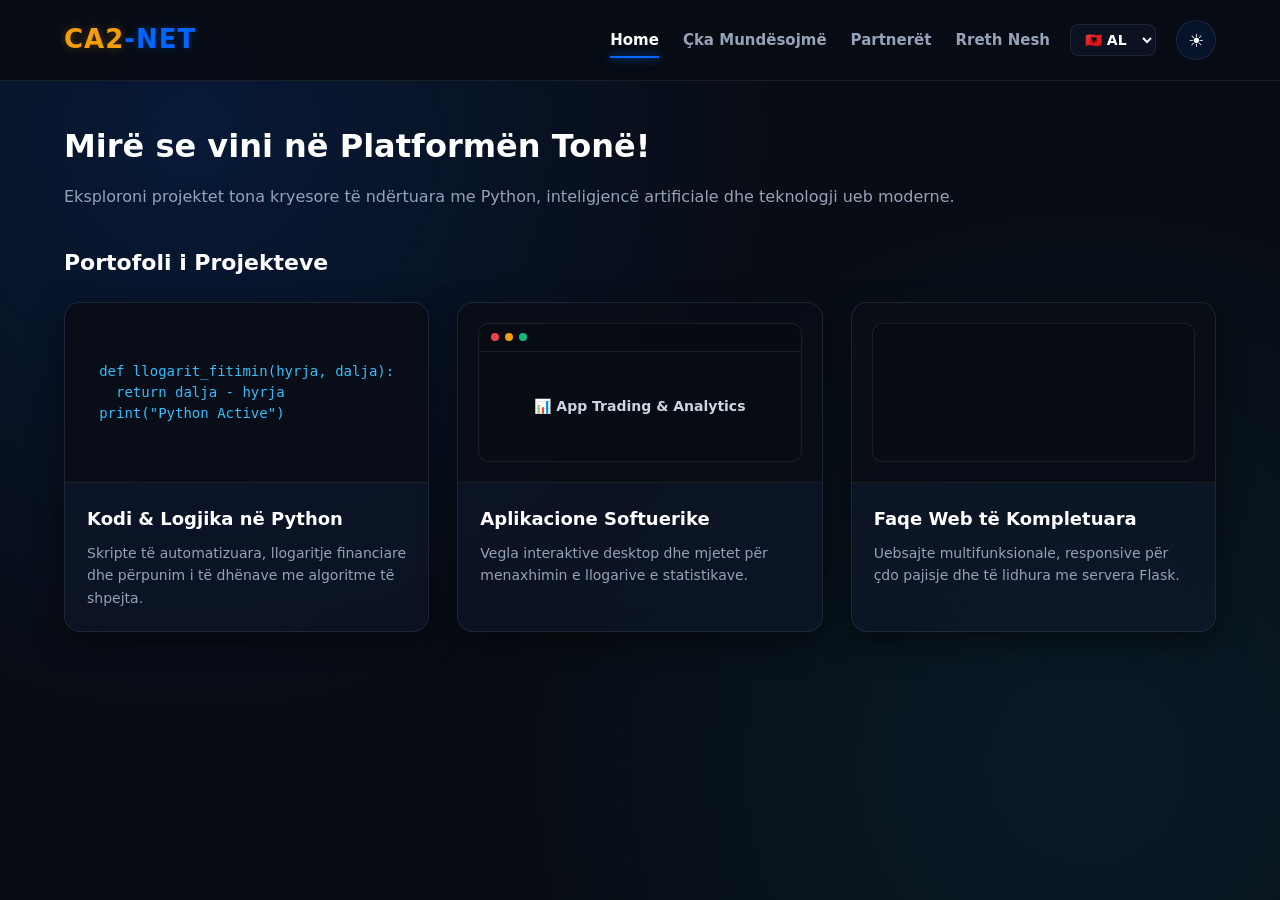
==== index.html @ 9497cd5d "Refactor header and navigation structure in index.html" ====
<!DOCTYPE html>
<html lang="sq">
<head>
    <meta charset="UTF-8">
    <meta name="viewport" content="width=device-width, initial-scale=1.0">
    <title>Home - CA2NET</title>
    <link rel="stylesheet" href="style.css">
</head>
<body>

<header>
    <nav>
        <a href="index.html" class="logo-text">
            <span class="logo-gold">CA2</span><span class="logo-blue">-NET</span>
        </a>

        <div class="nav-right-group">
            <div class="nav-links" id="nav-links">
                <a href="index.html" class="active" data-i18n="nav_home">Home</a>
                <a href="cka-mundesojm.html" data-i18n="nav_services">Çka Mundësojmë</a>
                <a href="partneret.html" data-i18n="nav_partners">Partnerët</a>
                <a href="rreth-nesh.html" data-i18n="nav_about">Rreth Nesh</a>
            </div>

            <!-- VENDOSE KËTU: Selektori i Gjuhëve -->
            <select id="lang-select" class="lang-dropdown">
                <option value="sq">🇦🇱 AL</option>
                <option value="it">🇮🇹 IT</option>
                <option value="en">🇬🇧 EN</option>
            </select>

            <!-- Butoni i Temës -->
            <button id="theme-toggle" class="theme-toggle-btn" title="Ndrysho Temën">
                <span id="theme-icon">🌙</span>
            </button>

            <!-- Butoni Hamburger për Mobile -->
            <button id="hamburger" class="hamburger-btn" title="Menu">
                ☰
            </button>
        </div>
    </nav>
</header>

    <div class="container">
        <h1 data-i18n="hero_title">Mirë se vini në Platformën Tonë!</h1>
        <p data-i18n="hero_desc">Eksploroni projektet tona kryesore të ndërtuara me Python, inteligjencë artificiale dhe teknologji ueb moderne.</p>

        <h2 class="section-title" data-i18n="section_portfolio">Portofoli i Projekteve</h2>
        
        <div class="portfolio-grid">
            
            <div class="portfolio-card">
                <div class="card-image-box python-bg">
                    <code>
                        def llogarit_fitimin(hyrja, dalja):<br>
                        &nbsp;&nbsp;return dalja - hyrja<br>
                        print("Python Active")
                    </code>
                </div>
                <div class="card-content">
                    <h3 data-i18n="card1_title">Kodi & Logjika në Python</h3>
                    <p data-i18n="card1_desc">Skripte të automatizuara, llogaritje financiare dhe përpunim i të dhënave me algoritme të shpejta.</p>
                </div>
            </div>

            <div class="portfolio-card">
                <div class="card-image-box app-bg">
                    <div class="app-mockup">
                        <div class="mockup-header">
                            <span class="dot red"></span>
                            <span class="dot yellow"></span>
                            <span class="dot green"></span>
                        </div>
                        <div class="mockup-body">
                            <span>📊 App Trading & Analytics</span>
                        </div>
                    </div>
                </div>
                <div class="card-content">
                    <h3 data-i18n="card2_title">Aplikacione Softuerike</h3>
                    <p data-i18n="card2_desc">Vegla interaktive desktop dhe mjetet për menaxhimin e llogarive e statistikave.</p>
                </div>
            </div>

            <div class="portfolio-card">
                <div class="card-image-box web-bg">
                    <div class="web-mockup">
                        <div class="web-bar"></div>
                        <div class="web-layout">
                            <div class="side-bar"></div>
                            <div class="main-content"></div>
                        </div>
                    </div>
                </div>
                <div class="card-content">
                    <h3 data-i18n="card3_title">Faqe Web të Kompletuara</h3>
                    <p data-i18n="card3_desc">Uebsajte multifunksionale, responsive për çdo pajisje dhe të lidhura me servera Flask.</p>
                </div>
            </div>

        </div>
    </div>

    <!-- Script për Temën dhe Menunë Mobile -->
    <script>
        const toggleBtn = document.getElementById('theme-toggle');
        const themeIcon = document.getElementById('theme-icon');

        const savedTheme = localStorage.getItem('theme') || 'dark';
        document.documentElement.setAttribute('data-theme', savedTheme);
        updateIcon(savedTheme);

        toggleBtn.addEventListener('click', () => {
            const currentTheme = document.documentElement.getAttribute('data-theme');
            const newTheme = currentTheme === 'dark' ? 'light' : 'dark';
            
            document.documentElement.setAttribute('data-theme', newTheme);
            localStorage.setItem('theme', newTheme);
            updateIcon(newTheme);
        });

        function updateIcon(theme) {
            themeIcon.textContent = theme === 'dark' ? '☀️' : '🌙';
        }

        const hamburger = document.getElementById('hamburger');
        const navLinks = document.getElementById('nav-links');

        hamburger.addEventListener('click', () => {
            navLinks.classList.toggle('show');
        });
    </script>

    <!-- Skedarët për Përkthimin e Gjuhëve -->
    <script src="translations.js"></script>
    <script src="i18n.js"></script>

</body>
</html>
---- style.css ----
/* =========================================================
   1. VARIABLAT E TEMAVE
   ========================================================= */
:root {
    --bg-color: #dce4ec;
    --bg-gradient-1: rgba(0, 102, 255, 0.12);
    --bg-gradient-2: rgba(0, 204, 255, 0.1);
    --text-color: #1e293b;
    --text-muted: #475569;
    --header-bg: rgba(220, 228, 236, 0.92);
    --header-border: rgba(0, 102, 255, 0.2);
    
    --card-bg: rgba(255, 255, 255, 0.7);
    --card-border: rgba(255, 255, 255, 0.8);
    --card-shadow: 0 10px 25px rgba(15, 23, 42, 0.08);
    --card-hover-border: #0066ff;
    --card-hover-glow: rgba(0, 102, 255, 0.25);
    
    --heading-color: #0f172a;
    --box-inner-bg: rgba(210, 220, 232, 0.7);
    --code-text: #0284c7;
    --mobile-menu-bg: rgba(220, 228, 236, 0.98);
}

[data-theme="dark"] {
    --bg-color: #080c14;
    --bg-gradient-1: rgba(0, 102, 255, 0.15);
    --bg-gradient-2: rgba(0, 204, 255, 0.08);
    --text-color: #cbd5e1;
    --text-muted: #94a3b8;
    --header-bg: rgba(8, 12, 20, 0.92);
    --header-border: rgba(255, 255, 255, 0.08);
    
    --card-bg: rgba(15, 23, 42, 0.65);
    --card-border: rgba(255, 255, 255, 0.08);
    --card-shadow: 0 10px 30px rgba(0, 0, 0, 0.5);
    --card-hover-border: #0066ff;
    --card-hover-glow: rgba(0, 102, 255, 0.4);
    
    --heading-color: #ffffff;
    --box-inner-bg: rgba(8, 12, 20, 0.8);
    --code-text: #38bdf8;
    --mobile-menu-bg: rgba(8, 12, 20, 0.98);
}

/* =========================================================
   2. STILIZIMI BAZË
   ========================================================= */
html {
    overflow-y: scroll;
}

* {
    margin: 0;
    padding: 0;
    box-sizing: border-box;
    font-family: 'Segoe UI', system-ui, -apple-system, sans-serif;
    transition: background-color 0.3s ease, color 0.3s ease, border-color 0.3s ease, box-shadow 0.3s ease, transform 0.3s ease;
}

body {
    background-color: var(--bg-color);
    background-image: 
        radial-gradient(circle at 15% 15%, var(--bg-gradient-1) 0%, transparent 45%),
        radial-gradient(circle at 85% 85%, var(--bg-gradient-2) 0%, transparent 45%);
    color: var(--text-color);
    line-height: 1.6;
    min-height: 100vh;
}

/* =========================================================
   3. HEADER & NAVIGIMI
   ========================================================= */
header {
    background: var(--header-bg);
    backdrop-filter: blur(16px);
    -webkit-backdrop-filter: blur(16px);
    border-bottom: 1px solid var(--header-border);
    position: sticky;
    top: 0;
    z-index: 1000;
}

nav {
    max-width: 1200px;
    margin: 0 auto;
    display: flex;
    justify-content: space-between;
    align-items: center;
    padding: 0 24px;
    height: 80px;
}

.logo-text {
    font-size: 26px;
    font-weight: 800;
    text-decoration: none;
    letter-spacing: 1px;
}

.logo-gold {
    color: #f59e0b !important;
    text-shadow: 0 0 10px rgba(245, 158, 11, 0.3);
}

.logo-blue {
    color: #0066ff !important;
    text-shadow: 0 0 10px rgba(0, 102, 255, 0.3);
}

.nav-right-group {
    display: flex;
    align-items: center;
    gap: 20px;
}

.nav-links {
    display: flex;
    align-items: center;
    gap: 24px;
}

.nav-links a {
    color: var(--text-muted);
    text-decoration: none;
    font-size: 15px;
    font-weight: 600;
    position: relative;
    padding: 6px 0;
}

.nav-links a::after {
    content: '';
    position: absolute;
    width: 0;
    height: 2px;
    bottom: 0;
    left: 0;
    background-color: #0066ff;
    box-shadow: 0 0 8px #0066ff;
    transition: width 0.3s ease;
}

.nav-links a:hover,
.nav-links a.active {
    color: var(--heading-color);
}

.nav-links a:hover::after,
.nav-links a.active::after {
    width: 100%;
}

.theme-toggle-btn {
    background: rgba(0, 102, 255, 0.1);
    border: 1px solid var(--header-border);
    color: var(--heading-color);
    width: 40px;
    height: 40px;
    border-radius: 50%;
    cursor: pointer;
    display: flex;
    align-items: center;
    justify-content: center;
    font-size: 18px;
}

.theme-toggle-btn:hover {
    background: #0066ff;
    color: #ffffff;
    transform: scale(1.08);
}

/* Butoni i menusë Hamburger (fshihet në PC) */
.hamburger-btn {
    display: none;
    background: transparent;
    border: none;
    font-size: 24px;
    color: var(--heading-color);
    cursor: pointer;
    padding: 5px;
}

/* =========================================================
   4. PËRMBAJTJA & KARTELAT
   ========================================================= */
.container {
    max-width: 1200px;
    margin: 40px auto;
    padding: 0 24px;
}

h1 {
    font-size: 32px;
    font-weight: 700;
    margin-bottom: 12px;
    color: var(--heading-color);
}

p {
    font-size: 16px;
    color: var(--text-muted);
    margin-bottom: 35px;
}

.section-title {
    font-size: 22px;
    font-weight: 600;
    margin: 35px 0 22px 0;
    color: var(--heading-color);
}

.portfolio-grid {
    display: grid;
    grid-template-columns: repeat(auto-fit, minmax(300px, 1fr));
    gap: 28px;
}

.portfolio-card {
    background: var(--card-bg);
    backdrop-filter: blur(14px);
    -webkit-backdrop-filter: blur(14px);
    border-radius: 16px;
    overflow: hidden;
    box-shadow: var(--card-shadow);
    border: 1px solid var(--card-border);
}

.portfolio-card:hover {
    transform: translateY(-6px);
    border-color: var(--card-hover-border);
    box-shadow: 0 12px 30px var(--card-hover-glow);
}

.card-image-box {
    height: 180px;
    display: flex;
    align-items: center;
    justify-content: center;
    padding: 20px;
    background-color: var(--box-inner-bg);
    border-bottom: 1px solid var(--card-border);
}

.card-image-box code {
    color: var(--code-text);
    font-family: 'Consolas', monospace;
    font-size: 14px;
    line-height: 1.5;
}

.app-mockup, .web-mockup {
    width: 100%;
    height: 100%;
    border-radius: 10px;
    border: 1px solid var(--card-border);
    background: rgba(0, 0, 0, 0.05);
    display: flex;
    flex-direction: column;
    overflow: hidden;
}

.mockup-header {
    height: 28px;
    background: rgba(0, 0, 0, 0.05);
    display: flex;
    align-items: center;
    padding: 0 12px;
    gap: 6px;
    border-bottom: 1px solid var(--card-border);
}

.dot {
    width: 8px;
    height: 8px;
    border-radius: 50%;
}
.dot.red { background-color: #ef4444; }
.dot.yellow { background-color: #f59e0b; }
.dot.green { background-color: #10b981; }

.mockup-body {
    flex: 1;
    display: flex;
    align-items: center;
    justify-content: center;
    color: var(--text-color);
    font-size: 14px;
    font-weight: 600;
}

.card-content {
    padding: 22px;
}

.card-content h3 {
    margin-bottom: 8px;
    font-size: 18px;
    font-weight: 600;
    color: var(--heading-color);
}

.card-content p {
    font-size: 14px;
    color: var(--text-muted);
    margin-bottom: 0;
}

/* =========================================================
   5. MEDIA QUERIES (PËR EKRA NE CELULAR / TABLET)
   ========================================================= */
@media (max-width: 768px) {
    nav {
        height: 70px;
        padding: 0 16px;
    }

    .logo-text {
        font-size: 22px;
    }

    .hamburger-btn {
        display: block;
    }

    /* Menuja e palosshme në celular */
    .nav-links {
        position: absolute;
        top: 70px;
        left: 0;
        width: 100%;
        background: var(--mobile-menu-bg);
        flex-direction: column;
        align-items: center;
        padding: 20px 0;
        gap: 20px;
        border-bottom: 1px solid var(--header-border);
        box-shadow: 0 10px 25px rgba(0, 0, 0, 0.2);
        display: none; /* Fshihet si bazë */
    }

    .nav-links.show {
        display: flex; /* Shfaqet kur klikohet hamburgeri */
    }

    .container {
        margin: 25px auto;
        padding: 0 16px;
    }

    h1 {
        font-size: 24px;
    }

    p {
        font-size: 14px;
        margin-bottom: 25px;
    }

    .section-title {
        font-size: 19px;
    }

    .portfolio-grid {
        grid-template-columns: 1fr; /* Kartelat vendosen 1 nga 1 vertikalisht */
        gap: 20px;
    }
}
/* STILIZIMI I SELEKTORIT TË GJUHËVE ME FLAMUJ */
.lang-dropdown {
    background: var(--card-bg);
    border: 1px solid var(--header-border);
    color: var(--heading-color);
    padding: 6px 10px;
    border-radius: 8px;
    font-weight: 700;
    font-size: 14px;
    cursor: pointer;
    outline: none;
    backdrop-filter: blur(8px);
    transition: all 0.3s ease;
}

.lang-dropdown:hover {
    border-color: #0066ff;
    box-shadow: 0 0 10px rgba(0, 102, 255, 0.3);
}

.lang-dropdown option {
    background-color: var(--bg-color);
    color: var(--heading-color);
    padding: 8px;
    font-weight: 600;
}
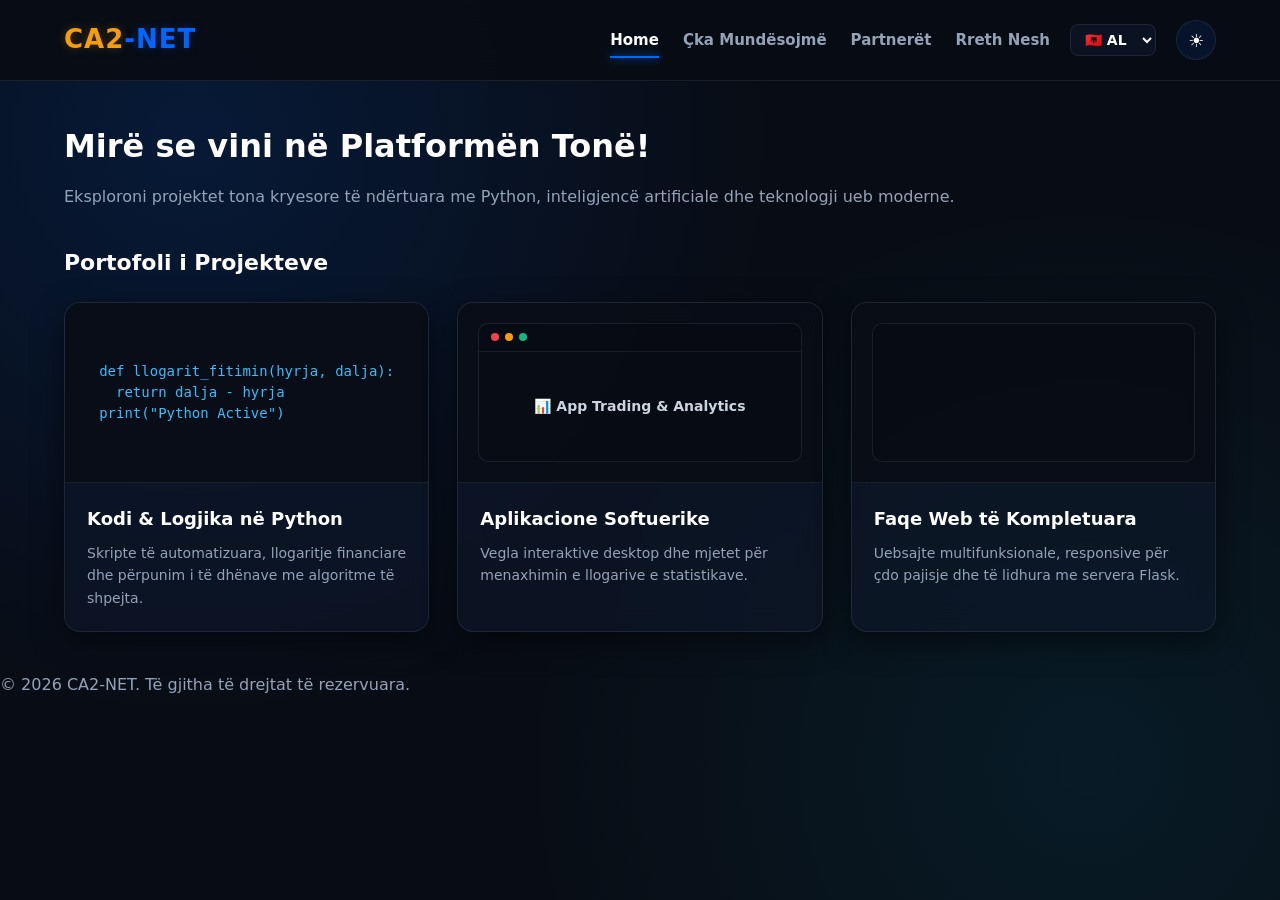
==== commit 5d9a2213: "Modify language selector comment and add footer Updated language selector comment and added footer w" ====
--- a/index.html
+++ b/index.html
@@ -22,7 +22,7 @@
                 <a href="rreth-nesh.html" data-i18n="nav_about">Rreth Nesh</a>
             </div>
 
-            <!-- VENDOSE KËTU: Selektori i Gjuhëve -->
+            <!-- Selektori i Gjuhëve me Flamuj -->
             <select id="lang-select" class="lang-dropdown">
                 <option value="sq">🇦🇱 AL</option>
                 <option value="it">🇮🇹 IT</option>
@@ -102,6 +102,13 @@
         </div>
     </div>
 
+    <!-- FOOTER ME COPYRIGHT (I VENDOSUR PARAPRAKISHT MBI SCRIPT) -->
+    <footer>
+        <div class="footer-container">
+            <p>&copy; 2026 CA2-NET. <span data-i18n="footer_rights">Të gjitha të drejtat të rezervuara.</span></p>
+        </div>
+    </footer>
+
     <!-- Script për Temën dhe Menunë Mobile -->
     <script>
         const toggleBtn = document.getElementById('theme-toggle');
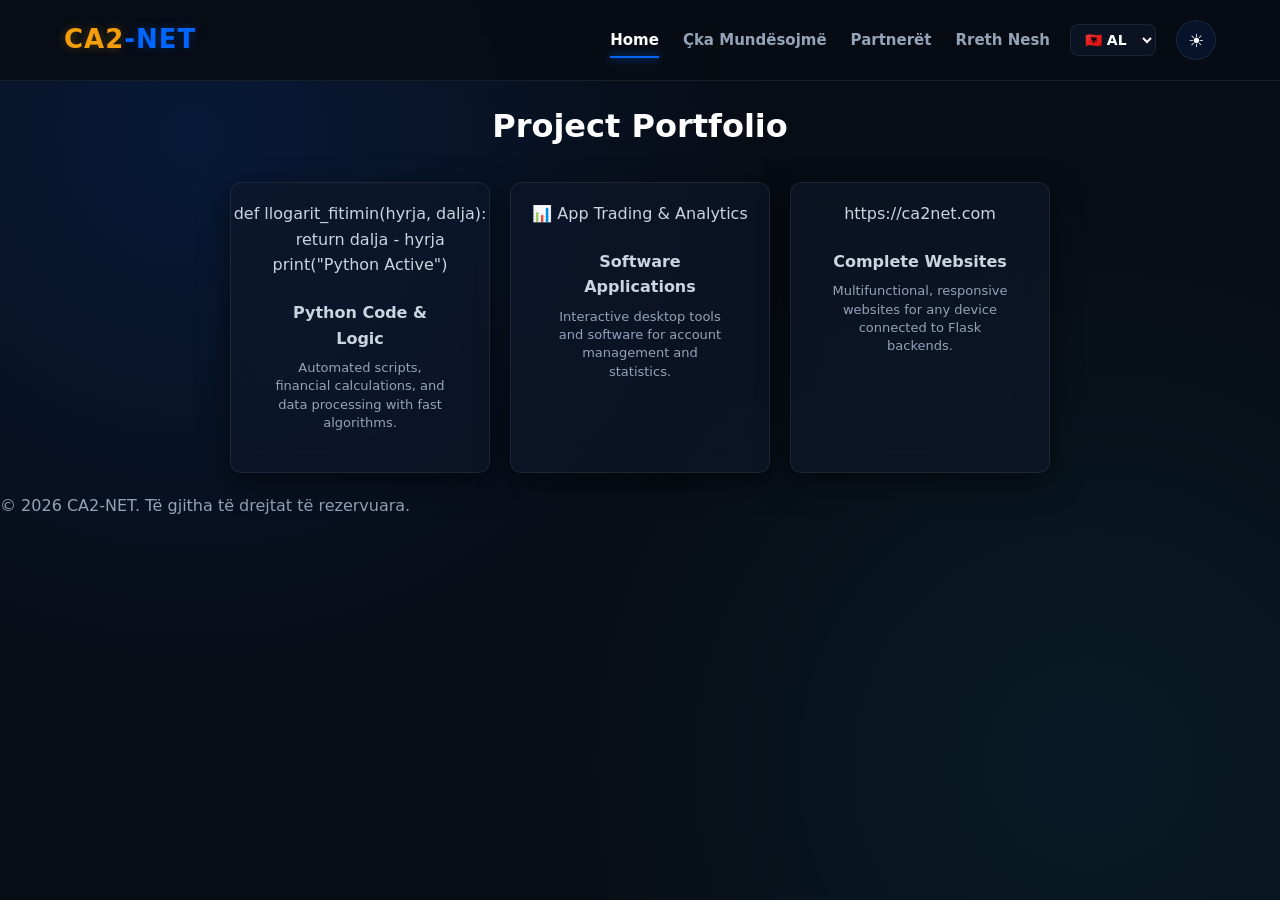
==== commit e8abd6c0: "Refactor index.html for improved structure and content" ====
--- a/index.html
+++ b/index.html
@@ -3,7 +3,7 @@
 <head>
     <meta charset="UTF-8">
     <meta name="viewport" content="width=device-width, initial-scale=1.0">
-    <title>Home - CA2NET</title>
+    <title>CA2NET - Home</title>
     <link rel="stylesheet" href="style.css">
 </head>
 <body>
@@ -22,7 +22,7 @@
                 <a href="rreth-nesh.html" data-i18n="nav_about">Rreth Nesh</a>
             </div>
 
-            <!-- Selektori i Gjuhëve me Flamuj -->
+            <!-- Selektori i Gjuhëve -->
             <select id="lang-select" class="lang-dropdown">
                 <option value="sq">🇦🇱 AL</option>
                 <option value="it">🇮🇹 IT</option>
@@ -42,106 +42,109 @@
     </nav>
 </header>
 
-    <div class="container">
-        <h1 data-i18n="hero_title">Mirë se vini në Platformën Tonë!</h1>
-        <p data-i18n="hero_desc">Eksploroni projektet tona kryesore të ndërtuara me Python, inteligjencë artificiale dhe teknologji ueb moderne.</p>
+<div class="container">
+    <h1 data-i18n="portfolio_title">Project Portfolio</h1>
 
-        <h2 class="section-title" data-i18n="section_portfolio">Portofoli i Projekteve</h2>
-        
-        <div class="portfolio-grid">
-            
-            <div class="portfolio-card">
-                <div class="card-image-box python-bg">
-                    <code>
-                        def llogarit_fitimin(hyrja, dalja):<br>
-                        &nbsp;&nbsp;return dalja - hyrja<br>
-                        print("Python Active")
-                    </code>
+    <div class="portfolio-grid">
+        <!-- KARTA 1: Python Code -->
+        <div class="portfolio-card">
+            <div class="card-visual code-visual">
+                <pre><code>def llogarit_fitimin(hyrja, dalja):
+    return dalja - hyrja
+print("Python Active")</code></pre>
+            </div>
+            <div class="card-content">
+                <h3 data-i18n="card1_title">Python Code & Logic</h3>
+                <p data-i18n="card1_desc">Automated scripts, financial calculations, and data processing with fast algorithms.</p>
+            </div>
+        </div>
+
+        <!-- KARTA 2: Software Applications -->
+        <div class="portfolio-card">
+            <div class="card-visual app-visual">
+                <div class="window-header">
+                    <span class="dot red"></span>
+                    <span class="dot yellow"></span>
+                    <span class="dot green"></span>
                 </div>
-                <div class="card-content">
-                    <h3 data-i18n="card1_title">Kodi & Logjika në Python</h3>
-                    <p data-i18n="card1_desc">Skripte të automatizuara, llogaritje financiare dhe përpunim i të dhënave me algoritme të shpejta.</p>
+                <div class="window-body">
+                    <span>📊 App Trading & Analytics</span>
                 </div>
             </div>
+            <div class="card-content">
+                <h3 data-i18n="card2_title">Software Applications</h3>
+                <p data-i18n="card2_desc">Interactive desktop tools and software for account management and statistics.</p>
+            </div>
+        </div>
 
-            <div class="portfolio-card">
-                <div class="card-image-box app-bg">
-                    <div class="app-mockup">
-                        <div class="mockup-header">
-                            <span class="dot red"></span>
-                            <span class="dot yellow"></span>
-                            <span class="dot green"></span>
-                        </div>
-                        <div class="mockup-body">
-                            <span>📊 App Trading & Analytics</span>
-                        </div>
+        <!-- KARTA 3: Web Systems (KËTU ISHTE PRISHUR) -->
+        <div class="portfolio-card">
+            <div class="card-visual web-visual">
+                <div class="browser-bar">
+                    <div class="browser-dots">
+                        <span class="dot red"></span>
+                        <span class="dot yellow"></span>
+                        <span class="dot green"></span>
+                    </div>
+                    <div class="url-bar">https://ca2net.com</div>
+                </div>
+                <div class="web-preview">
+                    <div class="web-hero"></div>
+                    <div class="web-blocks">
+                        <span></span>
+                        <span></span>
                     </div>
                 </div>
-                <div class="card-content">
-                    <h3 data-i18n="card2_title">Aplikacione Softuerike</h3>
-                    <p data-i18n="card2_desc">Vegla interaktive desktop dhe mjetet për menaxhimin e llogarive e statistikave.</p>
-                </div>
             </div>
-
-            <div class="portfolio-card">
-                <div class="card-image-box web-bg">
-                    <div class="web-mockup">
-                        <div class="web-bar"></div>
-                        <div class="web-layout">
-                            <div class="side-bar"></div>
-                            <div class="main-content"></div>
-                        </div>
-                    </div>
-                </div>
-                <div class="card-content">
-                    <h3 data-i18n="card3_title">Faqe Web të Kompletuara</h3>
-                    <p data-i18n="card3_desc">Uebsajte multifunksionale, responsive për çdo pajisje dhe të lidhura me servera Flask.</p>
-                </div>
+            <div class="card-content">
+                <h3 data-i18n="card3_title">Complete Websites</h3>
+                <p data-i18n="card3_desc">Multifunctional, responsive websites for any device connected to Flask backends.</p>
             </div>
-
         </div>
     </div>
+</div>
 
-    <!-- FOOTER ME COPYRIGHT (I VENDOSUR PARAPRAKISHT MBI SCRIPT) -->
-    <footer>
-        <div class="footer-container">
-            <p>&copy; 2026 CA2-NET. <span data-i18n="footer_rights">Të gjitha të drejtat të rezervuara.</span></p>
-        </div>
-    </footer>
+<!-- FOOTER I SAKTAKSUAR -->
+<footer>
+    <div class="footer-container">
+        <p>&copy; 2026 CA2-NET. <span data-i18n="footer_rights">Të gjitha të drejtat të rezervuara.</span></p>
+    </div>
+</footer>
 
-    <!-- Script për Temën dhe Menunë Mobile -->
-    <script>
-        const toggleBtn = document.getElementById('theme-toggle');
-        const themeIcon = document.getElementById('theme-icon');
+<script>
+    // Logjika e Temës (Dark/Light)
+    const toggleBtn = document.getElementById('theme-toggle');
+    const themeIcon = document.getElementById('theme-icon');
 
-        const savedTheme = localStorage.getItem('theme') || 'dark';
-        document.documentElement.setAttribute('data-theme', savedTheme);
-        updateIcon(savedTheme);
+    const savedTheme = localStorage.getItem('theme') || 'dark';
+    document.documentElement.setAttribute('data-theme', savedTheme);
+    updateIcon(savedTheme);
 
-        toggleBtn.addEventListener('click', () => {
-            const currentTheme = document.documentElement.getAttribute('data-theme');
-            const newTheme = currentTheme === 'dark' ? 'light' : 'dark';
-            
-            document.documentElement.setAttribute('data-theme', newTheme);
-            localStorage.setItem('theme', newTheme);
-            updateIcon(newTheme);
-        });
+    toggleBtn.addEventListener('click', () => {
+        const currentTheme = document.documentElement.getAttribute('data-theme');
+        const newTheme = currentTheme === 'dark' ? 'light' : 'dark';
+        
+        document.documentElement.setAttribute('data-theme', newTheme);
+        localStorage.setItem('theme', newTheme);
+        updateIcon(newTheme);
+    });
 
-        function updateIcon(theme) {
-            themeIcon.textContent = theme === 'dark' ? '☀️' : '🌙';
-        }
+    function updateIcon(theme) {
+        themeIcon.textContent = theme === 'dark' ? '☀️' : '🌙';
+    }
 
-        const hamburger = document.getElementById('hamburger');
-        const navLinks = document.getElementById('nav-links');
+    // Logjika e Menusë Mobile (Hamburger)
+    const hamburger = document.getElementById('hamburger');
+    const navLinks = document.getElementById('nav-links');
 
-        hamburger.addEventListener('click', () => {
-            navLinks.classList.toggle('show');
-        });
-    </script>
+    hamburger.addEventListener('click', () => {
+        navLinks.classList.toggle('show');
+    });
+</script>
 
-    <!-- Skedarët për Përkthimin e Gjuhëve -->
-    <script src="translations.js"></script>
-    <script src="i18n.js"></script>
+<!-- Skedarët për Përkthimin -->
+<script src="translations.js"></script>
+<script src="i18n.js"></script>
 
 </body>
 </html>
--- a/style.css
+++ b/style.css
@@ -393,3 +393,57 @@
     padding: 8px;
     font-weight: 600;
 }
+/* =========================================================
+   STILIZIMI I KARTAVE TË VOGLA DHE TË QENDROUARA NË MES
+   ========================================================= */
+
+/* Qendron përmbajtjen kryesore në mes të ekranit */
+.container {
+    max-width: 900px; /* Ndihmon në ngushtimin dhe qendrimin e përmbajtjes */
+    margin: 0 auto;
+    padding: 20px;
+    text-align: center; /* Qendron titujt dhe tekstet */
+}
+
+/* Rrjeti i kartave (Grid) - Kartat më të vogla dhe të qendruara */
+.portfolio-grid {
+    display: flex;
+    flex-wrap: wrap;
+    justify-content: center; /* E fut gjithë grupin e kartave në mes */
+    gap: 20px; /* Hapësira ndërmjet kartave */
+    margin-top: 30px;
+}
+
+/* Stilizimi i secilës kartë */
+.portfolio-card {
+    width: 260px; /* Madhësi fikse më e vogël për secilën kartë */
+    background: var(--card-bg, rgba(255, 255, 255, 0.05));
+    border: 1px solid var(--header-border, rgba(255, 255, 255, 0.1));
+    border-radius: 12px;
+    padding: 18px;
+    text-align: center;
+    transition: transform 0.3s ease, box-shadow 0.3s ease;
+    display: flex;
+    flex-direction: column;
+    align-items: center;
+}
+
+/* Efekti Hover kur kalon miun sipër kartës */
+.portfolio-card:hover {
+    transform: translateY(-5px);
+    box-shadow: 0 8px 20px rgba(0, 0, 0, 0.3);
+}
+
+/* Përmbajtja brenda kartës */
+.portfolio-card h3 {
+    font-size: 16px;
+    margin-bottom: 8px;
+    color: var(--text-color);
+}
+
+.portfolio-card p {
+    font-size: 13px;
+    line-height: 1.4;
+    color: var(--text-muted, #aaa);
+    margin: 0;
+}
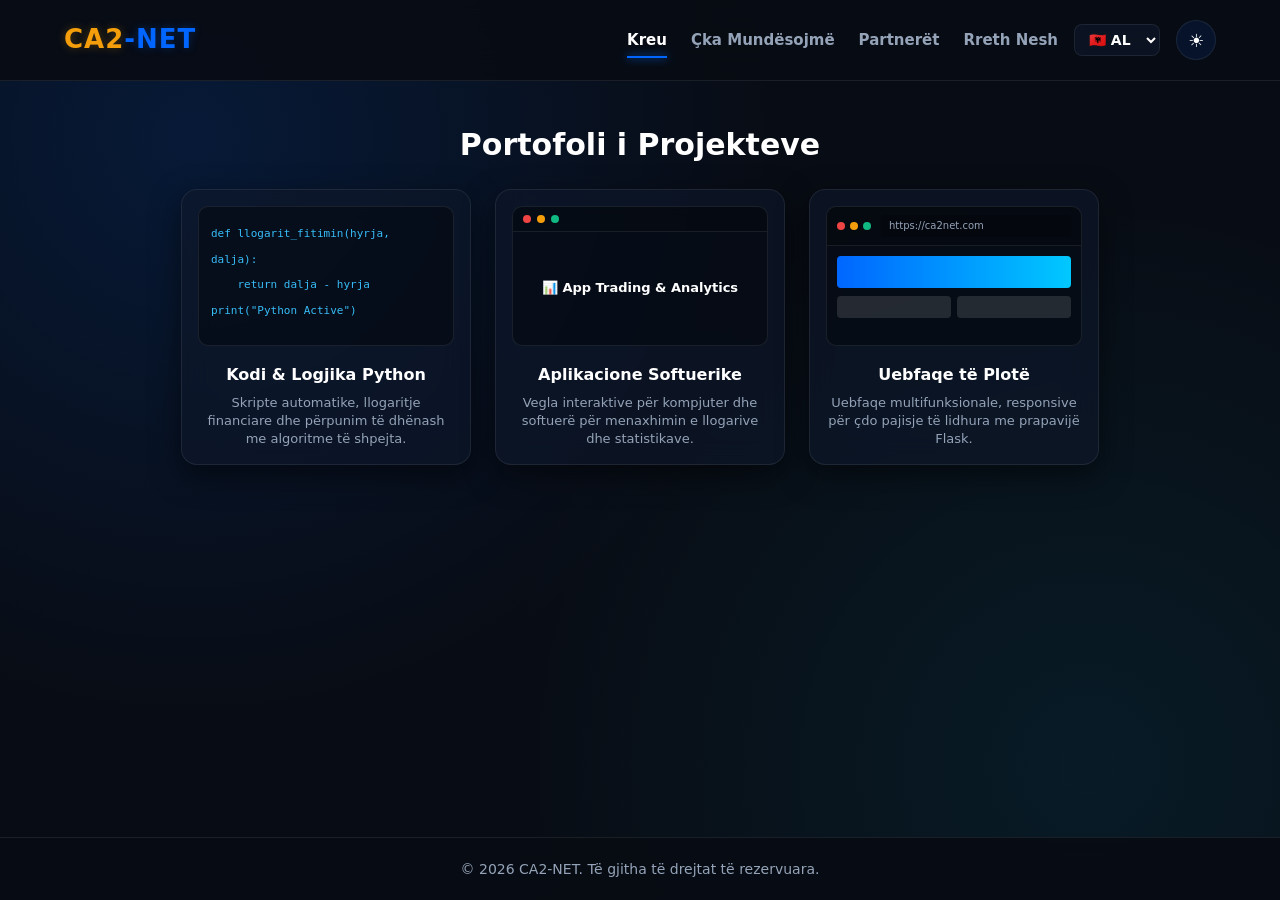
==== commit 510b8cbf: "Translate HTML content to Albanian" ====
--- a/index.html
+++ b/index.html
@@ -16,7 +16,7 @@
 
         <div class="nav-right-group">
             <div class="nav-links" id="nav-links">
-                <a href="index.html" class="active" data-i18n="nav_home">Home</a>
+                <a href="index.html" class="active" data-i18n="nav_home">Kreu</a>
                 <a href="cka-mundesojm.html" data-i18n="nav_services">Çka Mundësojmë</a>
                 <a href="partneret.html" data-i18n="nav_partners">Partnerët</a>
                 <a href="rreth-nesh.html" data-i18n="nav_about">Rreth Nesh</a>
@@ -43,7 +43,7 @@
 </header>
 
 <div class="container">
-    <h1 data-i18n="portfolio_title">Project Portfolio</h1>
+    <h1 data-i18n="portfolio_title">Portofoli i Projekteve</h1>
 
     <div class="portfolio-grid">
         <!-- KARTA 1: Python Code -->
@@ -54,8 +54,8 @@
 print("Python Active")</code></pre>
             </div>
             <div class="card-content">
-                <h3 data-i18n="card1_title">Python Code & Logic</h3>
-                <p data-i18n="card1_desc">Automated scripts, financial calculations, and data processing with fast algorithms.</p>
+                <h3 data-i18n="card1_title">Kodi & Logjika Python</h3>
+                <p data-i18n="card1_desc">Skripte automatike, llogaritje financiare dhe përpunim të dhënash me algoritme të shpejta.</p>
             </div>
         </div>
 
@@ -72,12 +72,12 @@
                 </div>
             </div>
             <div class="card-content">
-                <h3 data-i18n="card2_title">Software Applications</h3>
-                <p data-i18n="card2_desc">Interactive desktop tools and software for account management and statistics.</p>
+                <h3 data-i18n="card2_title">Aplikacione Softuerike</h3>
+                <p data-i18n="card2_desc">Vegla interaktive për kompjuter dhe softuerë për menaxhimin e llogarive dhe statistikave.</p>
             </div>
         </div>
 
-        <!-- KARTA 3: Web Systems (KËTU ISHTE PRISHUR) -->
+        <!-- KARTA 3: Web Systems -->
         <div class="portfolio-card">
             <div class="card-visual web-visual">
                 <div class="browser-bar">
@@ -97,14 +97,14 @@
                 </div>
             </div>
             <div class="card-content">
-                <h3 data-i18n="card3_title">Complete Websites</h3>
-                <p data-i18n="card3_desc">Multifunctional, responsive websites for any device connected to Flask backends.</p>
+                <h3 data-i18n="card3_title">Uebfaqe të Plotë</h3>
+                <p data-i18n="card3_desc">Uebfaqe multifunksionale, responsive për çdo pajisje të lidhura me prapavijë Flask.</p>
             </div>
         </div>
     </div>
 </div>
 
-<!-- FOOTER I SAKTAKSUAR -->
+<!-- FOOTER ME COPYRIGHT -->
 <footer>
     <div class="footer-container">
         <p>&copy; 2026 CA2-NET. <span data-i18n="footer_rights">Të gjitha të drejtat të rezervuara.</span></p>
--- a/style.css
+++ b/style.css
@@ -11,13 +11,13 @@
     --header-border: rgba(0, 102, 255, 0.2);
     
     --card-bg: rgba(255, 255, 255, 0.7);
-    --card-border: rgba(255, 255, 255, 0.8);
+    --card-border: rgba(0, 102, 255, 0.15);
     --card-shadow: 0 10px 25px rgba(15, 23, 42, 0.08);
     --card-hover-border: #0066ff;
     --card-hover-glow: rgba(0, 102, 255, 0.25);
     
     --heading-color: #0f172a;
-    --box-inner-bg: rgba(210, 220, 232, 0.7);
+    --box-inner-bg: rgba(0, 0, 0, 0.06);
     --code-text: #0284c7;
     --mobile-menu-bg: rgba(220, 228, 236, 0.98);
 }
@@ -38,7 +38,7 @@
     --card-hover-glow: rgba(0, 102, 255, 0.4);
     
     --heading-color: #ffffff;
-    --box-inner-bg: rgba(8, 12, 20, 0.8);
+    --box-inner-bg: rgba(0, 0, 0, 0.35);
     --code-text: #38bdf8;
     --mobile-menu-bg: rgba(8, 12, 20, 0.98);
 }
@@ -66,6 +66,8 @@
     color: var(--text-color);
     line-height: 1.6;
     min-height: 100vh;
+    display: flex;
+    flex-direction: column;
 }
 
 /* =========================================================
@@ -111,7 +113,7 @@
 .nav-right-group {
     display: flex;
     align-items: center;
-    gap: 20px;
+    gap: 16px;
 }
 
 .nav-links {
@@ -151,6 +153,24 @@
     width: 100%;
 }
 
+.lang-dropdown {
+    background: var(--card-bg);
+    border: 1px solid var(--header-border);
+    color: var(--heading-color);
+    padding: 6px 10px;
+    border-radius: 8px;
+    font-weight: 700;
+    font-size: 14px;
+    cursor: pointer;
+    outline: none;
+    backdrop-filter: blur(8px);
+}
+
+.lang-dropdown option {
+    background-color: var(--bg-color);
+    color: var(--heading-color);
+}
+
 .theme-toggle-btn {
     background: rgba(0, 102, 255, 0.1);
     border: 1px solid var(--header-border);
@@ -171,7 +191,6 @@
     transform: scale(1.08);
 }
 
-/* Butoni i menusë Hamburger (fshihet në PC) */
 .hamburger-btn {
     display: none;
     background: transparent;
@@ -179,45 +198,42 @@
     font-size: 24px;
     color: var(--heading-color);
     cursor: pointer;
-    padding: 5px;
-}
-
-/* =========================================================
-   4. PËRMBAJTJA & KARTELAT
+}
+
+/* =========================================================
+   4. STRUKTURA DHE KARTAT
    ========================================================= */
 .container {
-    max-width: 1200px;
+    max-width: 1050px;
     margin: 40px auto;
-    padding: 0 24px;
+    padding: 0 20px;
+    text-align: center;
+    flex: 1;
 }
 
 h1 {
-    font-size: 32px;
+    font-size: 30px;
     font-weight: 700;
     margin-bottom: 12px;
     color: var(--heading-color);
 }
 
 p {
-    font-size: 16px;
+    font-size: 15px;
     color: var(--text-muted);
-    margin-bottom: 35px;
-}
-
-.section-title {
-    font-size: 22px;
-    font-weight: 600;
-    margin: 35px 0 22px 0;
-    color: var(--heading-color);
+    margin-bottom: 30px;
 }
 
 .portfolio-grid {
-    display: grid;
-    grid-template-columns: repeat(auto-fit, minmax(300px, 1fr));
-    gap: 28px;
+    display: flex;
+    flex-wrap: wrap;
+    justify-content: center;
+    gap: 24px;
+    margin-top: 20px;
 }
 
 .portfolio-card {
+    width: 290px;
     background: var(--card-bg);
     backdrop-filter: blur(14px);
     -webkit-backdrop-filter: blur(14px);
@@ -225,6 +241,10 @@
     overflow: hidden;
     box-shadow: var(--card-shadow);
     border: 1px solid var(--card-border);
+    padding: 16px;
+    display: flex;
+    flex-direction: column;
+    align-items: center;
 }
 
 .portfolio-card:hover {
@@ -233,82 +253,163 @@
     box-shadow: 0 12px 30px var(--card-hover-glow);
 }
 
-.card-image-box {
-    height: 180px;
-    display: flex;
-    align-items: center;
-    justify-content: center;
-    padding: 20px;
-    background-color: var(--box-inner-bg);
-    border-bottom: 1px solid var(--card-border);
-}
-
-.card-image-box code {
+/* =========================================================
+   5. PAMJET VIZUALE TË KARTAVE (RREGULLIMI I PRISHJES)
+   ========================================================= */
+.card-visual {
+    width: 100%;
+    height: 140px;
+    background: var(--box-inner-bg);
+    border-radius: 10px;
+    border: 1px solid var(--card-border);
+    overflow: hidden;
+    margin-bottom: 16px;
+    display: flex;
+    flex-direction: column;
+}
+
+/* Code Visual (Python) */
+.code-visual {
+    padding: 12px;
+    text-align: left;
+}
+
+.code-visual pre {
+    margin: 0;
+    white-space: pre-wrap;
+}
+
+.code-visual code {
     color: var(--code-text);
     font-family: 'Consolas', monospace;
-    font-size: 14px;
-    line-height: 1.5;
-}
-
-.app-mockup, .web-mockup {
-    width: 100%;
-    height: 100%;
-    border-radius: 10px;
-    border: 1px solid var(--card-border);
-    background: rgba(0, 0, 0, 0.05);
-    display: flex;
-    flex-direction: column;
-    overflow: hidden;
-}
-
-.mockup-header {
-    height: 28px;
-    background: rgba(0, 0, 0, 0.05);
-    display: flex;
-    align-items: center;
-    padding: 0 12px;
+    font-size: 11px;
+    line-height: 1.4;
+}
+
+/* App Visual & Web Visual Headers */
+.window-header,
+.browser-bar {
+    background: rgba(0, 0, 0, 0.15);
+    padding: 8px 10px;
+    display: flex;
+    align-items: center;
     gap: 6px;
     border-bottom: 1px solid var(--card-border);
+    width: 100%;
 }
 
 .dot {
     width: 8px;
     height: 8px;
     border-radius: 50%;
+    display: inline-block;
 }
 .dot.red { background-color: #ef4444; }
 .dot.yellow { background-color: #f59e0b; }
 .dot.green { background-color: #10b981; }
 
-.mockup-body {
+.window-body {
     flex: 1;
     display: flex;
     align-items: center;
     justify-content: center;
-    color: var(--text-color);
-    font-size: 14px;
+    font-size: 13px;
     font-weight: 600;
-}
-
+    color: var(--heading-color);
+}
+
+/* Web Visual URL & Body */
+.browser-dots {
+    display: flex;
+    gap: 5px;
+}
+
+.url-bar {
+    background: rgba(0, 0, 0, 0.25);
+    padding: 3px 8px;
+    border-radius: 4px;
+    font-size: 10px;
+    color: var(--text-muted);
+    width: 100%;
+    text-align: left;
+    margin-left: 4px;
+}
+
+.web-preview {
+    padding: 10px;
+    display: flex;
+    flex-direction: column;
+    gap: 8px;
+    height: 100%;
+}
+
+.web-hero {
+    height: 32px;
+    background: linear-gradient(90deg, #0066ff, #00c8ff);
+    border-radius: 4px;
+}
+
+.web-blocks {
+    display: flex;
+    gap: 6px;
+}
+
+.web-blocks span {
+    flex: 1;
+    height: 22px;
+    background: rgba(255, 255, 255, 0.12);
+    border-radius: 4px;
+}
+
+/* Card Content Text */
 .card-content {
-    padding: 22px;
+    text-align: center;
+    width: 100%;
 }
 
 .card-content h3 {
-    margin-bottom: 8px;
-    font-size: 18px;
+    margin-bottom: 6px;
+    font-size: 16px;
     font-weight: 600;
     color: var(--heading-color);
 }
 
 .card-content p {
+    font-size: 13px;
+    color: var(--text-muted);
+    margin-bottom: 0;
+    line-height: 1.4;
+}
+
+/* =========================================================
+   6. FOOTER & COPYRIGHT (I QENDROUAR MË MES)
+   ========================================================= */
+footer {
+    width: 100%;
+    background: var(--header-bg);
+    backdrop-filter: blur(16px);
+    -webkit-backdrop-filter: blur(16px);
+    border-top: 1px solid var(--header-border);
+    padding: 20px 0;
+    margin-top: auto;
+    text-align: center;
+}
+
+.footer-container {
+    max-width: 1200px;
+    margin: 0 auto;
+    padding: 0 20px;
+}
+
+.footer-container p {
     font-size: 14px;
     color: var(--text-muted);
-    margin-bottom: 0;
-}
-
-/* =========================================================
-   5. MEDIA QUERIES (PËR EKRA NE CELULAR / TABLET)
+    margin: 0;
+    font-weight: 500;
+}
+
+/* =========================================================
+   7. MEDIA QUERIES
    ========================================================= */
 @media (max-width: 768px) {
     nav {
@@ -316,15 +417,10 @@
         padding: 0 16px;
     }
 
-    .logo-text {
-        font-size: 22px;
-    }
-
     .hamburger-btn {
         display: block;
     }
 
-    /* Menuja e palosshme në celular */
     .nav-links {
         position: absolute;
         top: 70px;
@@ -336,114 +432,15 @@
         padding: 20px 0;
         gap: 20px;
         border-bottom: 1px solid var(--header-border);
-        box-shadow: 0 10px 25px rgba(0, 0, 0, 0.2);
-        display: none; /* Fshihet si bazë */
+        display: none;
     }
 
     .nav-links.show {
-        display: flex; /* Shfaqet kur klikohet hamburgeri */
+        display: flex;
     }
 
-    .container {
-        margin: 25px auto;
-        padding: 0 16px;
+    .portfolio-card {
+        width: 100%;
+        max-width: 320px;
     }
-
-    h1 {
-        font-size: 24px;
-    }
-
-    p {
-        font-size: 14px;
-        margin-bottom: 25px;
-    }
-
-    .section-title {
-        font-size: 19px;
-    }
-
-    .portfolio-grid {
-        grid-template-columns: 1fr; /* Kartelat vendosen 1 nga 1 vertikalisht */
-        gap: 20px;
-    }
-}
-/* STILIZIMI I SELEKTORIT TË GJUHËVE ME FLAMUJ */
-.lang-dropdown {
-    background: var(--card-bg);
-    border: 1px solid var(--header-border);
-    color: var(--heading-color);
-    padding: 6px 10px;
-    border-radius: 8px;
-    font-weight: 700;
-    font-size: 14px;
-    cursor: pointer;
-    outline: none;
-    backdrop-filter: blur(8px);
-    transition: all 0.3s ease;
-}
-
-.lang-dropdown:hover {
-    border-color: #0066ff;
-    box-shadow: 0 0 10px rgba(0, 102, 255, 0.3);
-}
-
-.lang-dropdown option {
-    background-color: var(--bg-color);
-    color: var(--heading-color);
-    padding: 8px;
-    font-weight: 600;
-}
-/* =========================================================
-   STILIZIMI I KARTAVE TË VOGLA DHE TË QENDROUARA NË MES
-   ========================================================= */
-
-/* Qendron përmbajtjen kryesore në mes të ekranit */
-.container {
-    max-width: 900px; /* Ndihmon në ngushtimin dhe qendrimin e përmbajtjes */
-    margin: 0 auto;
-    padding: 20px;
-    text-align: center; /* Qendron titujt dhe tekstet */
-}
-
-/* Rrjeti i kartave (Grid) - Kartat më të vogla dhe të qendruara */
-.portfolio-grid {
-    display: flex;
-    flex-wrap: wrap;
-    justify-content: center; /* E fut gjithë grupin e kartave në mes */
-    gap: 20px; /* Hapësira ndërmjet kartave */
-    margin-top: 30px;
-}
-
-/* Stilizimi i secilës kartë */
-.portfolio-card {
-    width: 260px; /* Madhësi fikse më e vogël për secilën kartë */
-    background: var(--card-bg, rgba(255, 255, 255, 0.05));
-    border: 1px solid var(--header-border, rgba(255, 255, 255, 0.1));
-    border-radius: 12px;
-    padding: 18px;
-    text-align: center;
-    transition: transform 0.3s ease, box-shadow 0.3s ease;
-    display: flex;
-    flex-direction: column;
-    align-items: center;
-}
-
-/* Efekti Hover kur kalon miun sipër kartës */
-.portfolio-card:hover {
-    transform: translateY(-5px);
-    box-shadow: 0 8px 20px rgba(0, 0, 0, 0.3);
-}
-
-/* Përmbajtja brenda kartës */
-.portfolio-card h3 {
-    font-size: 16px;
-    margin-bottom: 8px;
-    color: var(--text-color);
-}
-
-.portfolio-card p {
-    font-size: 13px;
-    line-height: 1.4;
-    color: var(--text-muted, #aaa);
-    margin: 0;
-}
+}
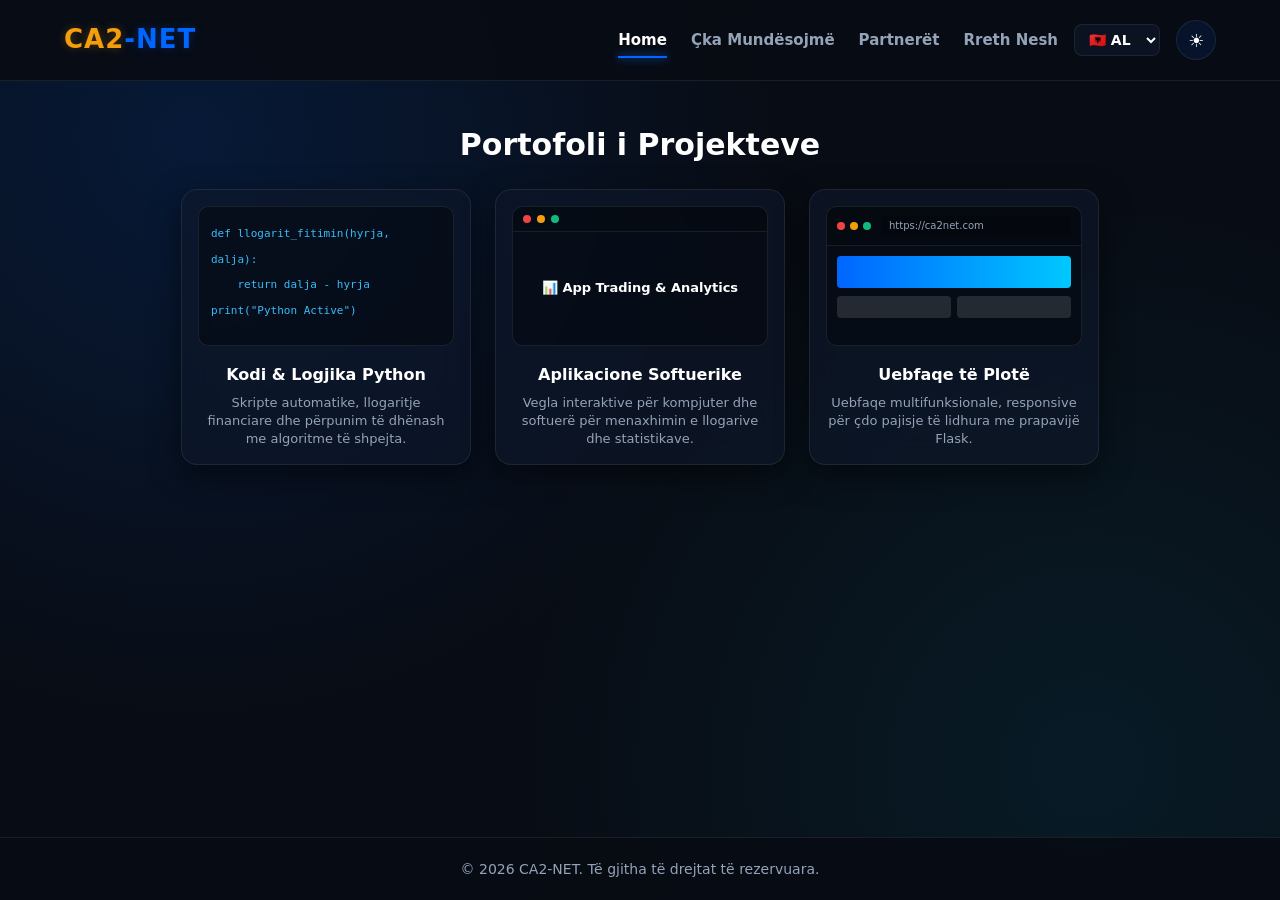
==== commit ed480aa4: "Add favicon link to index.html" ====
--- a/index.html
+++ b/index.html
@@ -1,6 +1,7 @@
 <!DOCTYPE html>
 <html lang="sq">
 <head>
+    <link rel="icon" type="image/svg+xml" href="data:image/svg+xml,<svg xmlns='http://www.w3.org/2000/svg' viewBox='0 0 100 100'><rect width='100' height='100' rx='20' fill='%230b0f19'/><text x='50%' y='68%' font-family='Arial, sans-serif' font-weight='900' font-size='42' text-anchor='middle'><tspan fill='%23FFD700'>CA</tspan><tspan fill='%2300A2FF'>2</tspan></text></svg>">
     <meta charset="UTF-8">
     <meta name="viewport" content="width=device-width, initial-scale=1.0">
     <title>CA2NET - Home</title>
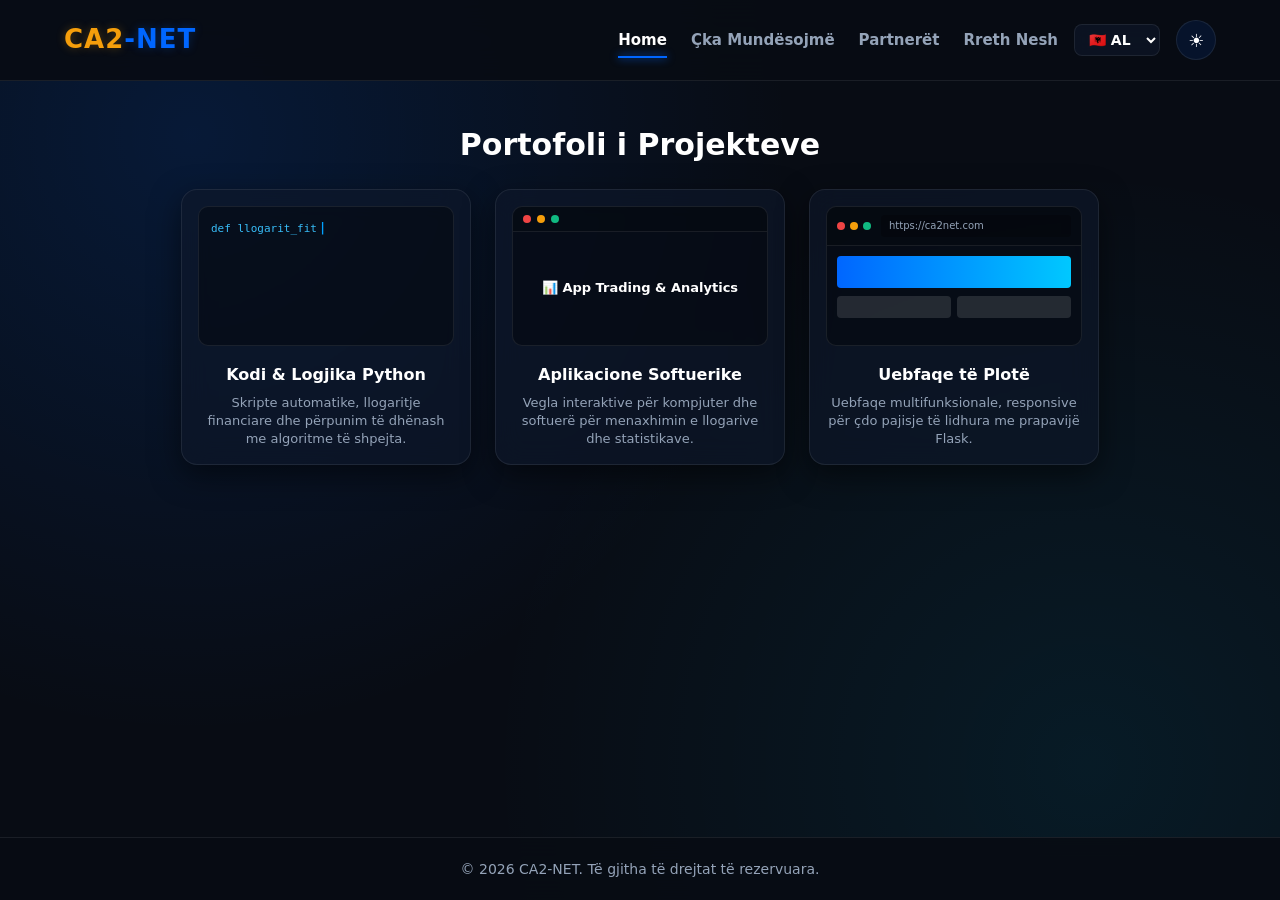
==== commit 5aa9c28d: "Enhance Python code display with typewriter effect Updated the Python code display to use a typewrit" ====
--- a/index.html
+++ b/index.html
@@ -1,11 +1,13 @@
 <!DOCTYPE html>
 <html lang="sq">
 <head>
-    <link rel="icon" type="image/svg+xml" href="data:image/svg+xml,<svg xmlns='http://www.w3.org/2000/svg' viewBox='0 0 100 100'><rect width='100' height='100' rx='20' fill='%230b0f19'/><text x='50%' y='68%' font-family='Arial, sans-serif' font-weight='900' font-size='42' text-anchor='middle'><tspan fill='%23FFD700'>CA</tspan><tspan fill='%2300A2FF'>2</tspan></text></svg>">
     <meta charset="UTF-8">
     <meta name="viewport" content="width=device-width, initial-scale=1.0">
     <title>CA2NET - Home</title>
     <link rel="stylesheet" href="style.css">
+    
+    <!-- FAVICON ICON (CA2-NET) -->
+    <link rel="icon" type="image/svg+xml" href="data:image/svg+xml,<svg xmlns='http://www.w3.org/2000/svg' viewBox='0 0 100 100'><rect width='100' height='100' rx='20' fill='%230b0f19'/><text x='50%' y='68%' font-family='Arial, sans-serif' font-weight='900' font-size='42' text-anchor='middle'><tspan fill='%23FFD700'>CA</tspan><tspan fill='%2300A2FF'>2</tspan></text></svg>">
 </head>
 <body>
 
@@ -47,12 +49,10 @@
     <h1 data-i18n="portfolio_title">Portofoli i Projekteve</h1>
 
     <div class="portfolio-grid">
-        <!-- KARTA 1: Python Code -->
+        <!-- KARTA 1: Python Code (E përditësuar me efektin Typewriter) -->
         <div class="portfolio-card">
             <div class="card-visual code-visual">
-                <pre><code>def llogarit_fitimin(hyrja, dalja):
-    return dalja - hyrja
-print("Python Active")</code></pre>
+                <pre><code id="typewriter-code"></code><span class="cursor">|</span></pre>
             </div>
             <div class="card-content">
                 <h3 data-i18n="card1_title">Kodi & Logjika Python</h3>
@@ -143,9 +143,44 @@
     });
 </script>
 
-<!-- Skedarët për Përkthimin -->
+<!-- Skedarët e përkthimit -->
 <script src="translations.js"></script>
 <script src="i18n.js"></script>
 
+<!-- EFEKTI TYPEWRITER PËR PYTHON CODE -->
+<script>
+    const codeText = `def llogarit_fitimin(hyrja, dalja):\n    return dalja - hyrja\n\nprint("Python Active")`;
+    const codeElement = document.getElementById('typewriter-code');
+    
+    let index = 0;
+    let isDeleting = false;
+
+    function typeEffect() {
+        if (!codeElement) return;
+
+        if (isDeleting) {
+            codeElement.textContent = codeText.substring(0, index - 1);
+            index--;
+        } else {
+            codeElement.textContent = codeText.substring(0, index + 1);
+            index++;
+        }
+
+        let speed = isDeleting ? 30 : 60;
+
+        if (!isDeleting && index === codeText.length) {
+            speed = 3000;
+            isDeleting = true;
+        } else if (isDeleting && index === 0) {
+            isDeleting = false;
+            speed = 500;
+        }
+
+        setTimeout(typeEffect, speed);
+    }
+
+    document.addEventListener("DOMContentLoaded", typeEffect);
+</script>
+
 </body>
 </html>
--- a/style.css
+++ b/style.css
@@ -254,7 +254,7 @@
 }
 
 /* =========================================================
-   5. PAMJET VIZUALE TË KARTAVE (RREGULLIMI I PRISHJES)
+   5. PAMJET VIZUALE TË KARTAVE
    ========================================================= */
 .card-visual {
     width: 100%;
@@ -277,6 +277,8 @@
 .code-visual pre {
     margin: 0;
     white-space: pre-wrap;
+    display: flex;
+    align-items: baseline;
 }
 
 .code-visual code {
@@ -284,6 +286,22 @@
     font-family: 'Consolas', monospace;
     font-size: 11px;
     line-height: 1.4;
+}
+
+/* Kursori që pulson gjatë shkrimit */
+.cursor {
+    display: inline-block;
+    color: #00a2ff;
+    font-weight: bold;
+    font-family: 'Consolas', monospace;
+    font-size: 12px;
+    margin-left: 2px;
+    animation: blink 0.7s infinite;
+}
+
+@keyframes blink {
+    0%, 100% { opacity: 1; }
+    50% { opacity: 0; }
 }
 
 /* App Visual & Web Visual Headers */
@@ -382,7 +400,7 @@
 }
 
 /* =========================================================
-   6. FOOTER & COPYRIGHT (I QENDROUAR MË MES)
+   6. FOOTER & COPYRIGHT
    ========================================================= */
 footer {
     width: 100%;
